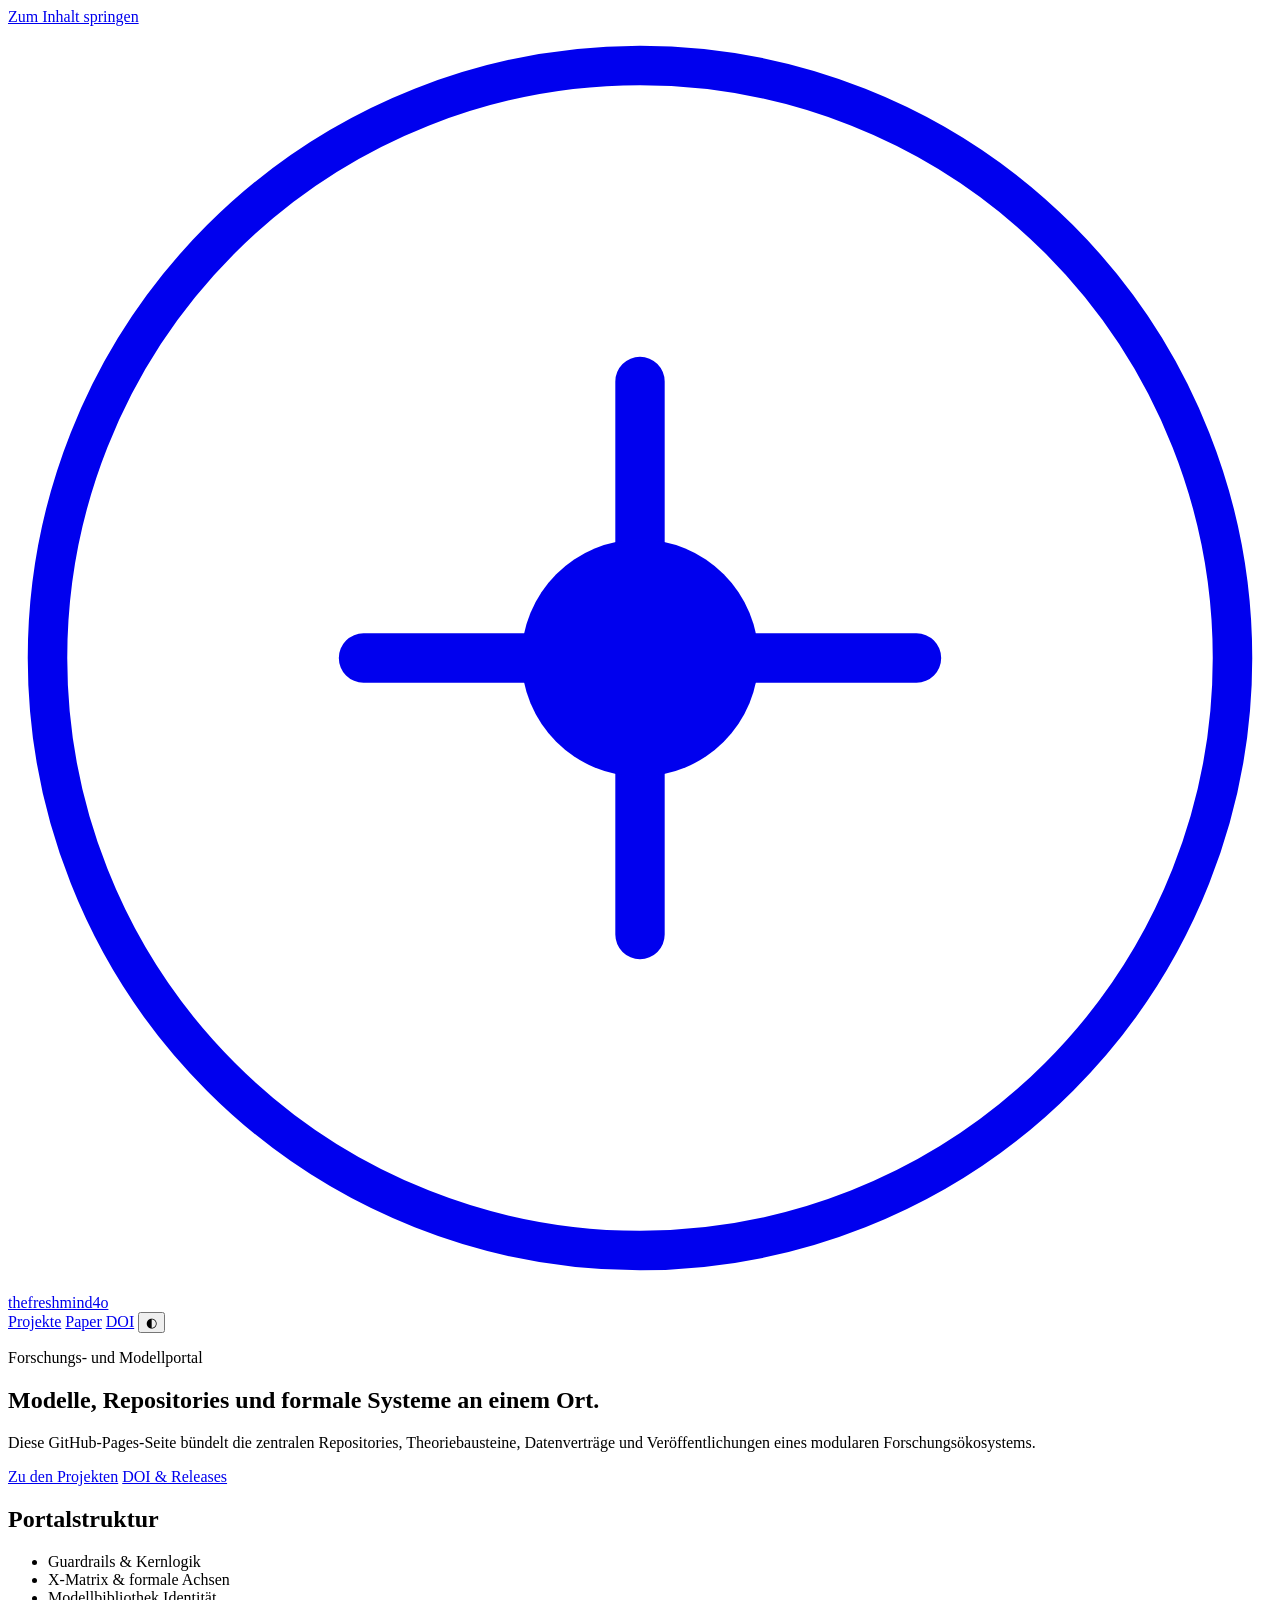
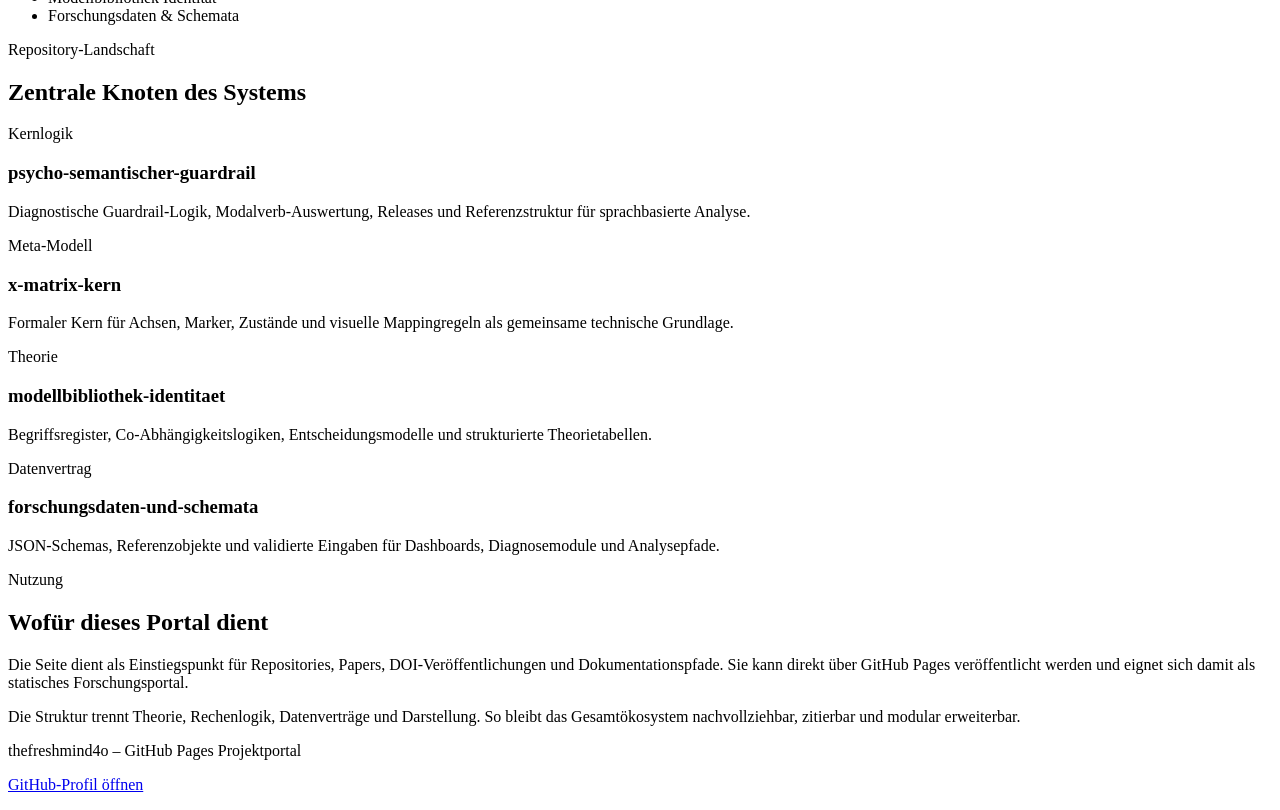
==== index.html @ d438e1fa "Initial commit: Portalseite, Skeleton, Metadaten" ====
<!DOCTYPE html>
<html lang="de">
<head>
  <meta charset="UTF-8" />
  <meta name="viewport" content="width=device-width, initial-scale=1.0" />
  <title>thefreshmind4o – Projektportal</title>
  <meta name="description" content="Projektportal für Modelle, Repositories, Papers und DOI-Veröffentlichungen von thefreshmind4o." />
  <link rel="preconnect" href="https://fonts.googleapis.com">
  <link rel="preconnect" href="https://fonts.gstatic.com" crossorigin>
  <link href="https://api.fontshare.com/v2/css?f[]=general-sans@400,500,600,700&f[]=zodiak@400,700&display=swap" rel="stylesheet">
  <link rel="stylesheet" href="./assets/css/style.css" />
</head>
<body>
  <a class="skip-link" href="#inhalt">Zum Inhalt springen</a>
  <header class="site-header">
    <div class="container header-inner">
      <a class="brand" href="./index.html" aria-label="Startseite thefreshmind4o">
        <svg viewBox="0 0 64 64" aria-hidden="true" class="brand-mark">
          <circle cx="32" cy="32" r="30" fill="none" stroke="currentColor" stroke-width="2"></circle>
          <path d="M18 32h28M32 18v28" stroke="currentColor" stroke-width="2.5" stroke-linecap="round"></path>
          <circle cx="32" cy="32" r="6" fill="currentColor"></circle>
        </svg>
        <span>thefreshmind4o</span>
      </a>
      <nav class="site-nav" aria-label="Hauptnavigation">
        <a href="./projekte/guardrail.html">Projekte</a>
        <a href="./paper/index.html">Paper</a>
        <a href="./doi/index.html">DOI</a>
        <button type="button" class="theme-toggle" data-theme-toggle aria-label="Farbschema umschalten">◐</button>
      </nav>
    </div>
  </header>

  <main id="inhalt">
    <section class="hero section">
      <div class="container hero-grid">
        <div>
          <p class="eyebrow">Forschungs- und Modellportal</p>
          <h1>Modelle, Repositories und formale Systeme an einem Ort.</h1>
          <p class="lead">Diese GitHub-Pages-Seite bündelt die zentralen Repositories, Theoriebausteine, Datenverträge und Veröffentlichungen eines modularen Forschungsökosystems.</p>
          <div class="hero-actions">
            <a class="btn btn-primary" href="./projekte/guardrail.html">Zu den Projekten</a>
            <a class="btn btn-secondary" href="./doi/index.html">DOI & Releases</a>
          </div>
        </div>
        <aside class="hero-card" aria-label="Portalstruktur">
          <h2>Portalstruktur</h2>
          <ul>
            <li>Guardrails & Kernlogik</li>
            <li>X-Matrix & formale Achsen</li>
            <li>Modellbibliothek Identität</li>
            <li>Forschungsdaten & Schemata</li>
          </ul>
        </aside>
      </div>
    </section>

    <section class="section">
      <div class="container">
        <div class="section-head">
          <p class="eyebrow">Repository-Landschaft</p>
          <h2>Zentrale Knoten des Systems</h2>
        </div>
        <div class="card-grid">
          <article class="card">
            <p class="card-kicker">Kernlogik</p>
            <h3>psycho-semantischer-guardrail</h3>
            <p>Diagnostische Guardrail-Logik, Modalverb-Auswertung, Releases und Referenzstruktur für sprachbasierte Analyse.</p>
          </article>
          <article class="card">
            <p class="card-kicker">Meta-Modell</p>
            <h3>x-matrix-kern</h3>
            <p>Formaler Kern für Achsen, Marker, Zustände und visuelle Mappingregeln als gemeinsame technische Grundlage.</p>
          </article>
          <article class="card">
            <p class="card-kicker">Theorie</p>
            <h3>modellbibliothek-identitaet</h3>
            <p>Begriffsregister, Co-Abhängigkeitslogiken, Entscheidungsmodelle und strukturierte Theorietabellen.</p>
          </article>
          <article class="card">
            <p class="card-kicker">Datenvertrag</p>
            <h3>forschungsdaten-und-schemata</h3>
            <p>JSON-Schemas, Referenzobjekte und validierte Eingaben für Dashboards, Diagnosemodule und Analysepfade.</p>
          </article>
        </div>
      </div>
    </section>

    <section class="section section-alt">
      <div class="container two-col">
        <div>
          <p class="eyebrow">Nutzung</p>
          <h2>Wofür dieses Portal dient</h2>
        </div>
        <div class="prose">
          <p>Die Seite dient als Einstiegspunkt für Repositories, Papers, DOI-Veröffentlichungen und Dokumentationspfade. Sie kann direkt über GitHub Pages veröffentlicht werden und eignet sich damit als statisches Forschungsportal.</p>
          <p>Die Struktur trennt Theorie, Rechenlogik, Datenverträge und Darstellung. So bleibt das Gesamtökosystem nachvollziehbar, zitierbar und modular erweiterbar.</p>
        </div>
      </div>
    </section>
  </main>

  <footer class="site-footer">
    <div class="container footer-inner">
      <p>thefreshmind4o – GitHub Pages Projektportal</p>
      <p><a href="https://github.com/thefreshmind4o" target="_blank" rel="noopener noreferrer">GitHub-Profil öffnen</a></p>
    </div>
  </footer>
  <script src="./assets/js/site.js" defer></script>
</body>
</html>
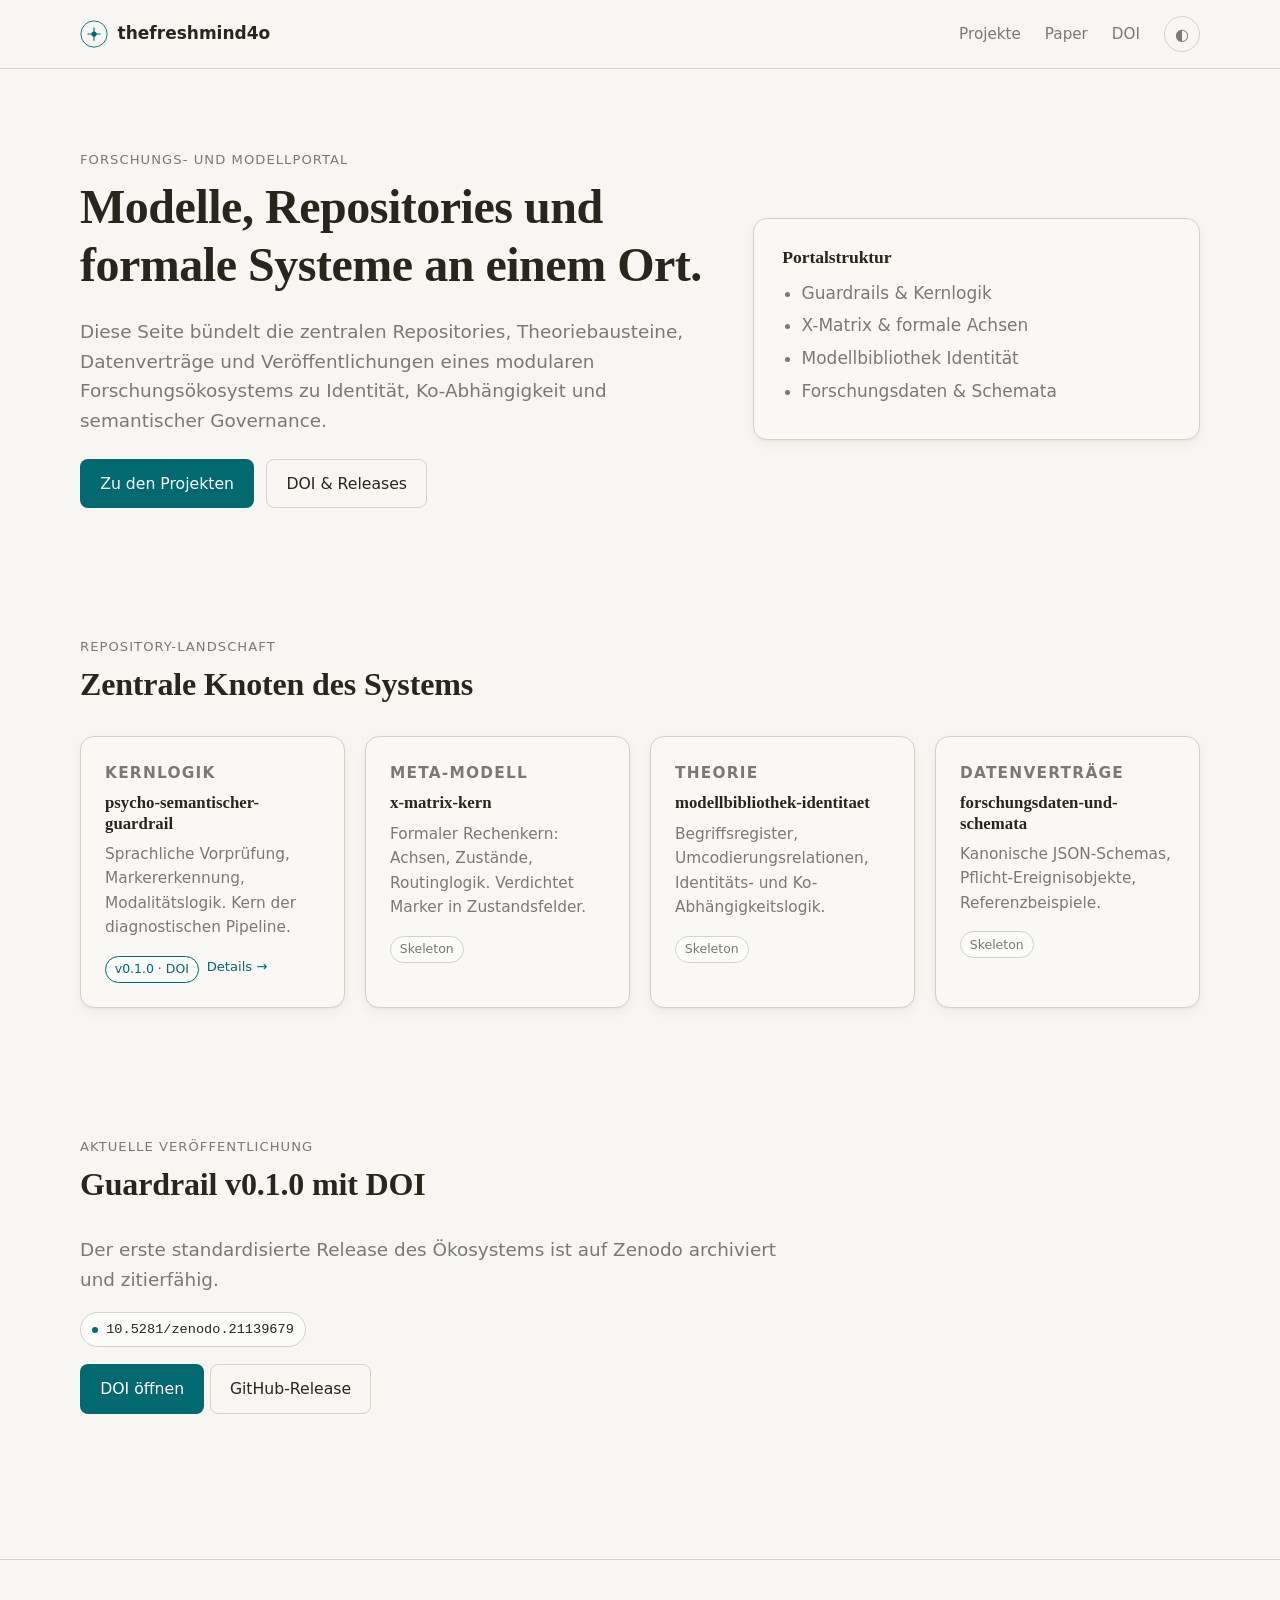
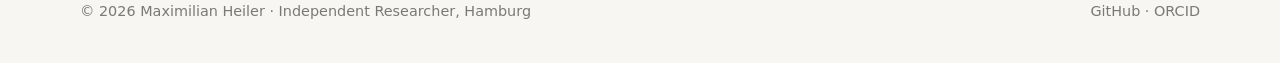
==== commit b704f3aa: "Portal: Nexus-CSS, Unterseiten (Projekte, DOI, Paper), Guardrail-DOI 10.5281/zenodo.21139679 sichtba" ====
--- a/index.html
+++ b/index.html
@@ -3,12 +3,13 @@
 <head>
   <meta charset="UTF-8" />
   <meta name="viewport" content="width=device-width, initial-scale=1.0" />
-  <title>thefreshmind4o – Projektportal</title>
-  <meta name="description" content="Projektportal für Modelle, Repositories, Papers und DOI-Veröffentlichungen von thefreshmind4o." />
+  <title>thefreshmind4o – Forschungsportal</title>
+  <meta name="description" content="Projektportal für Modelle, Repositories, Papers und DOI-Veröffentlichungen von Maximilian Heiler (thefreshmind4o)." />
   <link rel="preconnect" href="https://fonts.googleapis.com">
   <link rel="preconnect" href="https://fonts.gstatic.com" crossorigin>
   <link href="https://api.fontshare.com/v2/css?f[]=general-sans@400,500,600,700&f[]=zodiak@400,700&display=swap" rel="stylesheet">
   <link rel="stylesheet" href="./assets/css/style.css" />
+  <script src="./assets/js/theme.js" defer></script>
 </head>
 <body>
   <a class="skip-link" href="#inhalt">Zum Inhalt springen</a>
@@ -37,19 +38,19 @@
         <div>
           <p class="eyebrow">Forschungs- und Modellportal</p>
           <h1>Modelle, Repositories und formale Systeme an einem Ort.</h1>
-          <p class="lead">Diese GitHub-Pages-Seite bündelt die zentralen Repositories, Theoriebausteine, Datenverträge und Veröffentlichungen eines modularen Forschungsökosystems.</p>
+          <p class="lead">Diese Seite bündelt die zentralen Repositories, Theoriebausteine, Datenverträge und Veröffentlichungen eines modularen Forschungsökosystems zu Identität, Ko-Abhängigkeit und semantischer Governance.</p>
           <div class="hero-actions">
             <a class="btn btn-primary" href="./projekte/guardrail.html">Zu den Projekten</a>
-            <a class="btn btn-secondary" href="./doi/index.html">DOI & Releases</a>
+            <a class="btn btn-secondary" href="./doi/index.html">DOI &amp; Releases</a>
           </div>
         </div>
         <aside class="hero-card" aria-label="Portalstruktur">
           <h2>Portalstruktur</h2>
           <ul>
-            <li>Guardrails & Kernlogik</li>
-            <li>X-Matrix & formale Achsen</li>
+            <li>Guardrails &amp; Kernlogik</li>
+            <li>X-Matrix &amp; formale Achsen</li>
             <li>Modellbibliothek Identität</li>
-            <li>Forschungsdaten & Schemata</li>
+            <li>Forschungsdaten &amp; Schemata</li>
           </ul>
         </aside>
       </div>
@@ -65,47 +66,55 @@
           <article class="card">
             <p class="card-kicker">Kernlogik</p>
             <h3>psycho-semantischer-guardrail</h3>
-            <p>Diagnostische Guardrail-Logik, Modalverb-Auswertung, Releases und Referenzstruktur für sprachbasierte Analyse.</p>
+            <p>Sprachliche Vorprüfung, Markererkennung, Modalitätslogik. Kern der diagnostischen Pipeline.</p>
+            <div class="card-meta">
+              <span class="tag tag-live">v0.1.0 · DOI</span>
+              <a href="./projekte/guardrail.html">Details →</a>
+            </div>
           </article>
           <article class="card">
             <p class="card-kicker">Meta-Modell</p>
             <h3>x-matrix-kern</h3>
-            <p>Formaler Kern für Achsen, Marker, Zustände und visuelle Mappingregeln als gemeinsame technische Grundlage.</p>
+            <p>Formaler Rechenkern: Achsen, Zustände, Routinglogik. Verdichtet Marker in Zustandsfelder.</p>
+            <div class="card-meta"><span class="tag">Skeleton</span></div>
           </article>
           <article class="card">
             <p class="card-kicker">Theorie</p>
             <h3>modellbibliothek-identitaet</h3>
-            <p>Begriffsregister, Co-Abhängigkeitslogiken, Entscheidungsmodelle und strukturierte Theorietabellen.</p>
+            <p>Begriffsregister, Umcodierungsrelationen, Identitäts- und Ko-Abhängigkeitslogik.</p>
+            <div class="card-meta"><span class="tag">Skeleton</span></div>
           </article>
           <article class="card">
-            <p class="card-kicker">Datenvertrag</p>
+            <p class="card-kicker">Datenverträge</p>
             <h3>forschungsdaten-und-schemata</h3>
-            <p>JSON-Schemas, Referenzobjekte und validierte Eingaben für Dashboards, Diagnosemodule und Analysepfade.</p>
+            <p>Kanonische JSON-Schemas, Pflicht-Ereignisobjekte, Referenzbeispiele.</p>
+            <div class="card-meta"><span class="tag">Skeleton</span></div>
           </article>
         </div>
       </div>
     </section>
 
-    <section class="section section-alt">
-      <div class="container two-col">
-        <div>
-          <p class="eyebrow">Nutzung</p>
-          <h2>Wofür dieses Portal dient</h2>
+    <section class="section">
+      <div class="container">
+        <div class="section-head">
+          <p class="eyebrow">Aktuelle Veröffentlichung</p>
+          <h2>Guardrail v0.1.0 mit DOI</h2>
         </div>
-        <div class="prose">
-          <p>Die Seite dient als Einstiegspunkt für Repositories, Papers, DOI-Veröffentlichungen und Dokumentationspfade. Sie kann direkt über GitHub Pages veröffentlicht werden und eignet sich damit als statisches Forschungsportal.</p>
-          <p>Die Struktur trennt Theorie, Rechenlogik, Datenverträge und Darstellung. So bleibt das Gesamtökosystem nachvollziehbar, zitierbar und modular erweiterbar.</p>
-        </div>
+        <p class="lead">Der erste standardisierte Release des Ökosystems ist auf Zenodo archiviert und zitierfähig.</p>
+        <p><span class="doi-badge"><span class="dot"></span>10.5281/zenodo.21139679</span></p>
+        <p>
+          <a class="btn btn-primary" href="https://doi.org/10.5281/zenodo.21139679">DOI öffnen</a>
+          <a class="btn btn-secondary" href="https://github.com/thefreshmind4o/psycho-semantischer-guardrail/releases/tag/v0.1.0">GitHub-Release</a>
+        </p>
       </div>
     </section>
   </main>
 
   <footer class="site-footer">
     <div class="container footer-inner">
-      <p>thefreshmind4o – GitHub Pages Projektportal</p>
-      <p><a href="https://github.com/thefreshmind4o" target="_blank" rel="noopener noreferrer">GitHub-Profil öffnen</a></p>
+      <span>© 2026 Maximilian Heiler · Independent Researcher, Hamburg</span>
+      <span><a href="https://github.com/thefreshmind4o">GitHub</a> · <a href="https://orcid.org/0009-0003-2785-1710">ORCID</a></span>
     </div>
   </footer>
-  <script src="./assets/js/site.js" defer></script>
 </body>
 </html>
--- a/assets/css/style.css
+++ b/assets/css/style.css
@@ -0,0 +1,247 @@
+/* thefreshmind4o portal — Nexus palette, light/dark */
+:root {
+  --bg: #F7F6F2;
+  --surface: #F9F8F5;
+  --surface-alt: #FBFBF9;
+  --border: #D4D1CA;
+  --text: #28251D;
+  --text-muted: #7A7974;
+  --text-faint: #BAB9B4;
+  --primary: #01696F;
+  --primary-hover: #0C4E54;
+  --shadow: 0 1px 2px rgba(40,37,29,0.04), 0 4px 12px rgba(40,37,29,0.05);
+  --radius: 14px;
+  --radius-sm: 8px;
+  --container: 1120px;
+}
+[data-theme="dark"] {
+  --bg: #171614;
+  --surface: #1C1B19;
+  --surface-alt: #201F1D;
+  --border: #393836;
+  --text: #CDCCCA;
+  --text-muted: #797876;
+  --text-faint: #5A5957;
+  --primary: #4F98A3;
+  --primary-hover: #227F8B;
+  --shadow: 0 1px 2px rgba(0,0,0,0.35), 0 4px 12px rgba(0,0,0,0.35);
+}
+
+* { box-sizing: border-box; }
+html { scroll-behavior: smooth; }
+body {
+  margin: 0;
+  font-family: "General Sans", ui-sans-serif, system-ui, -apple-system, "Segoe UI", Roboto, sans-serif;
+  font-size: 17px;
+  line-height: 1.6;
+  color: var(--text);
+  background: var(--bg);
+  -webkit-font-smoothing: antialiased;
+  text-rendering: optimizeLegibility;
+}
+h1, h2, h3, h4 {
+  font-family: "Zodiak", "General Sans", Georgia, serif;
+  font-weight: 700;
+  line-height: 1.2;
+  color: var(--text);
+  margin: 0 0 0.5em;
+}
+h1 { font-size: clamp(2rem, 4vw, 3rem); letter-spacing: -0.01em; }
+h2 { font-size: clamp(1.5rem, 2.8vw, 2rem); letter-spacing: -0.005em; }
+h3 { font-size: 1.2rem; }
+p { margin: 0 0 1em; }
+a { color: var(--primary); text-decoration: none; }
+a:hover { color: var(--primary-hover); text-decoration: underline; }
+
+.container { width: min(var(--container), 100% - 2rem); margin-inline: auto; }
+.section { padding: 4rem 0; }
+.section-head { margin-bottom: 2rem; }
+.eyebrow {
+  font-size: 0.82rem;
+  letter-spacing: 0.08em;
+  text-transform: uppercase;
+  color: var(--text-muted);
+  margin: 0 0 0.5rem;
+  font-weight: 500;
+}
+.lead { font-size: 1.15rem; color: var(--text-muted); max-width: 60ch; }
+
+.skip-link {
+  position: absolute; left: -9999px; top: auto;
+}
+.skip-link:focus {
+  left: 1rem; top: 1rem; z-index: 100;
+  background: var(--surface); padding: 0.5rem 1rem; border-radius: var(--radius-sm);
+}
+
+/* Header */
+.site-header {
+  border-bottom: 1px solid var(--border);
+  background: var(--bg);
+  position: sticky; top: 0; z-index: 10;
+  backdrop-filter: saturate(1.2) blur(8px);
+}
+.header-inner {
+  display: flex; align-items: center; justify-content: space-between;
+  padding: 1rem 0;
+}
+.brand {
+  display: inline-flex; align-items: center; gap: 0.6rem;
+  font-weight: 600; color: var(--text); text-decoration: none;
+}
+.brand:hover { color: var(--text); text-decoration: none; }
+.brand-mark { width: 28px; height: 28px; color: var(--primary); }
+.site-nav { display: flex; align-items: center; gap: 1.5rem; }
+.site-nav a {
+  color: var(--text-muted);
+  font-size: 0.95rem;
+  font-weight: 500;
+}
+.site-nav a:hover { color: var(--text); text-decoration: none; }
+.theme-toggle {
+  background: transparent; border: 1px solid var(--border);
+  color: var(--text-muted);
+  width: 36px; height: 36px; border-radius: 50%;
+  font-size: 1rem; cursor: pointer;
+  display: inline-flex; align-items: center; justify-content: center;
+}
+.theme-toggle:hover { color: var(--text); border-color: var(--text-muted); }
+
+/* Hero */
+.hero { padding: 5rem 0 4rem; }
+.hero-grid {
+  display: grid; grid-template-columns: 1.4fr 1fr; gap: 3rem; align-items: center;
+}
+.hero-actions { display: flex; gap: 0.75rem; margin-top: 1.5rem; flex-wrap: wrap; }
+.btn {
+  display: inline-flex; align-items: center; justify-content: center;
+  padding: 0.7rem 1.2rem; border-radius: var(--radius-sm);
+  font-weight: 500; font-size: 0.98rem;
+  border: 1px solid transparent;
+  transition: background 120ms ease, color 120ms ease, border-color 120ms ease;
+}
+.btn-primary { background: var(--primary); color: #fff; }
+.btn-primary:hover { background: var(--primary-hover); color: #fff; text-decoration: none; }
+.btn-secondary {
+  background: transparent; color: var(--text); border-color: var(--border);
+}
+.btn-secondary:hover { border-color: var(--text-muted); color: var(--text); text-decoration: none; }
+.hero-card {
+  background: var(--surface);
+  border: 1px solid var(--border);
+  border-radius: var(--radius);
+  padding: 1.75rem;
+  box-shadow: var(--shadow);
+}
+.hero-card h2 { font-size: 1.1rem; margin-bottom: 0.75rem; }
+.hero-card ul { margin: 0; padding-left: 1.2rem; color: var(--text-muted); }
+.hero-card li { margin: 0.35rem 0; }
+
+/* Cards */
+.card-grid {
+  display: grid; grid-template-columns: repeat(auto-fill, minmax(260px, 1fr));
+  gap: 1.25rem;
+}
+.card {
+  background: var(--surface);
+  border: 1px solid var(--border);
+  border-radius: var(--radius);
+  padding: 1.5rem;
+  box-shadow: var(--shadow);
+  display: flex; flex-direction: column; gap: 0.5rem;
+}
+.card-kicker {
+  font-size: 0.78rem; letter-spacing: 0.08em; text-transform: uppercase;
+  color: var(--primary); font-weight: 600; margin: 0;
+}
+.card h3 { margin: 0; font-size: 1.05rem; }
+.card p { color: var(--text-muted); margin: 0; font-size: 0.96rem; }
+.card-meta {
+  margin-top: 0.5rem;
+  display: flex; flex-wrap: wrap; gap: 0.5rem;
+  font-size: 0.82rem; color: var(--text-muted);
+}
+.tag {
+  display: inline-block;
+  padding: 0.15rem 0.55rem;
+  border: 1px solid var(--border);
+  border-radius: 999px;
+  font-size: 0.78rem;
+  color: var(--text-muted);
+  background: var(--surface-alt);
+}
+.tag-live { color: var(--primary); border-color: var(--primary); }
+
+/* DOI */
+.doi-badge {
+  display: inline-flex; align-items: center; gap: 0.5rem;
+  padding: 0.35rem 0.7rem;
+  background: var(--surface-alt);
+  border: 1px solid var(--border);
+  border-radius: 999px;
+  font-family: ui-monospace, "SF Mono", Menlo, Consolas, monospace;
+  font-size: 0.85rem;
+  color: var(--text);
+}
+.doi-badge .dot { width: 6px; height: 6px; border-radius: 50%; background: var(--primary); }
+
+/* Tables */
+.table-wrap { overflow-x: auto; }
+table {
+  width: 100%; border-collapse: collapse;
+  background: var(--surface); border: 1px solid var(--border);
+  border-radius: var(--radius); overflow: hidden;
+  font-size: 0.95rem;
+}
+th, td { padding: 0.75rem 1rem; text-align: left; border-bottom: 1px solid var(--border); }
+th { background: var(--surface-alt); font-weight: 600; color: var(--text); }
+tr:last-child td { border-bottom: none; }
+code {
+  font-family: ui-monospace, "SF Mono", Menlo, Consolas, monospace;
+  font-size: 0.92em;
+  background: var(--surface-alt);
+  padding: 0.1rem 0.35rem;
+  border-radius: 4px;
+  border: 1px solid var(--border);
+}
+
+/* Footer */
+.site-footer {
+  border-top: 1px solid var(--border);
+  padding: 2.5rem 0;
+  margin-top: 4rem;
+  color: var(--text-muted);
+  font-size: 0.9rem;
+}
+.footer-inner {
+  display: flex; justify-content: space-between; gap: 1rem; flex-wrap: wrap;
+}
+.footer-inner a { color: var(--text-muted); }
+.footer-inner a:hover { color: var(--text); }
+
+/* Prose page (Guardrail-Projekt, DOI-Übersicht, Paper) */
+.prose { max-width: 72ch; }
+.prose h2 { margin-top: 2.5rem; }
+.prose h3 { margin-top: 1.75rem; }
+.prose ul { padding-left: 1.2rem; }
+.prose li { margin: 0.35rem 0; }
+.prose blockquote {
+  margin: 1.5rem 0; padding: 0.5rem 1.25rem;
+  border-left: 3px solid var(--primary);
+  color: var(--text-muted);
+  background: var(--surface-alt);
+  border-radius: 0 var(--radius-sm) var(--radius-sm) 0;
+}
+
+/* Responsive */
+@media (max-width: 780px) {
+  .hero-grid { grid-template-columns: 1fr; }
+  .site-nav { gap: 1rem; }
+  .site-nav a { font-size: 0.9rem; }
+  .hero { padding: 3rem 0; }
+}
+
+@media (prefers-reduced-motion: reduce) {
+  * { animation: none !important; transition: none !important; }
+  html { scroll-behavior: auto; }
+}
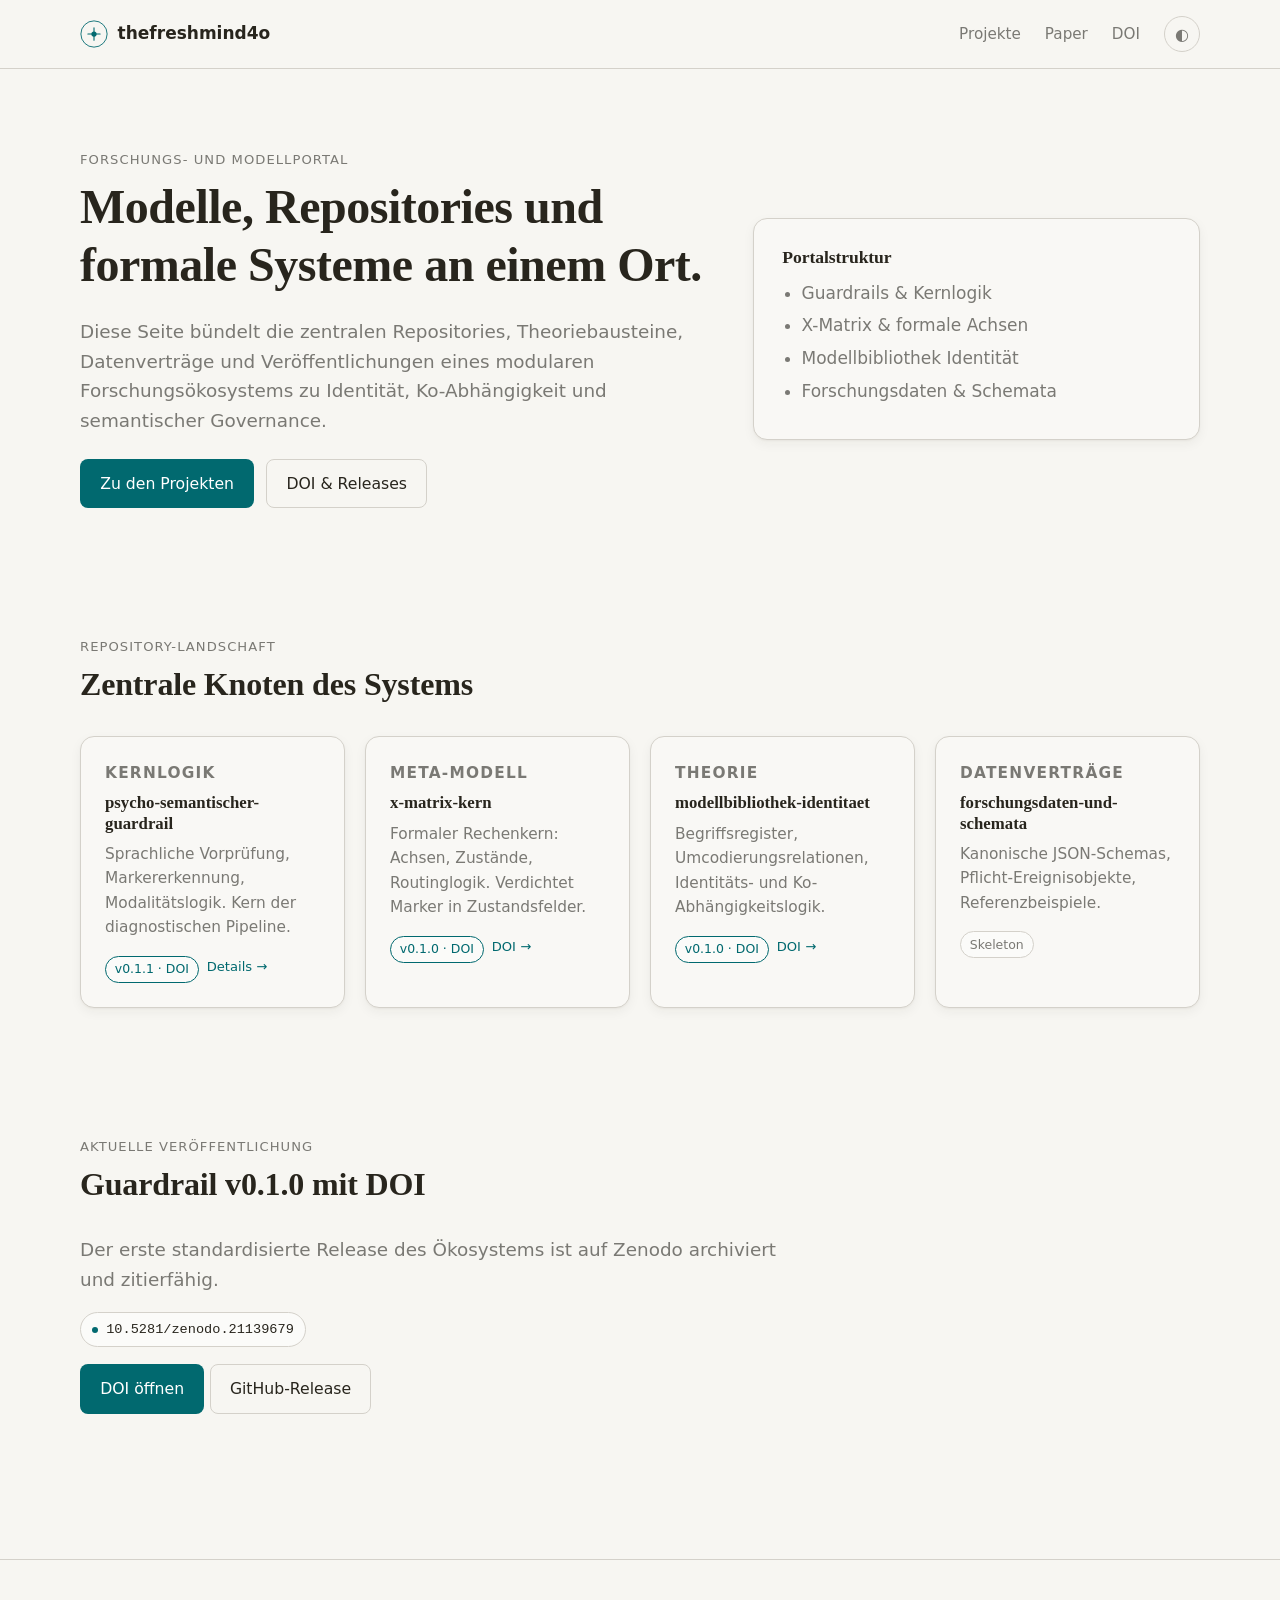
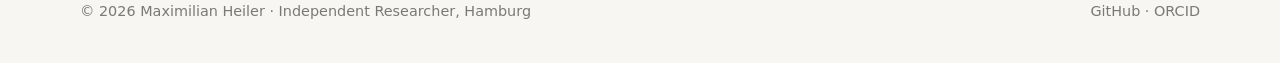
==== commit f4fb3281: "portal: modellbibliothek + x-matrix-kern DOIs in doi/ und index.html" ====
--- a/index.html
+++ b/index.html
@@ -68,7 +68,7 @@
             <h3>psycho-semantischer-guardrail</h3>
             <p>Sprachliche Vorprüfung, Markererkennung, Modalitätslogik. Kern der diagnostischen Pipeline.</p>
             <div class="card-meta">
-              <span class="tag tag-live">v0.1.0 · DOI</span>
+              <span class="tag tag-live">v0.1.1 · DOI</span>
               <a href="./projekte/guardrail.html">Details →</a>
             </div>
           </article>
@@ -76,13 +76,19 @@
             <p class="card-kicker">Meta-Modell</p>
             <h3>x-matrix-kern</h3>
             <p>Formaler Rechenkern: Achsen, Zustände, Routinglogik. Verdichtet Marker in Zustandsfelder.</p>
-            <div class="card-meta"><span class="tag">Skeleton</span></div>
+            <div class="card-meta">
+              <span class="tag tag-live">v0.1.0 · DOI</span>
+              <a href="https://doi.org/10.5281/zenodo.21141845">DOI →</a>
+            </div>
           </article>
           <article class="card">
             <p class="card-kicker">Theorie</p>
             <h3>modellbibliothek-identitaet</h3>
             <p>Begriffsregister, Umcodierungsrelationen, Identitäts- und Ko-Abhängigkeitslogik.</p>
-            <div class="card-meta"><span class="tag">Skeleton</span></div>
+            <div class="card-meta">
+              <span class="tag tag-live">v0.1.0 · DOI</span>
+              <a href="https://doi.org/10.5281/zenodo.21141839">DOI →</a>
+            </div>
           </article>
           <article class="card">
             <p class="card-kicker">Datenverträge</p>
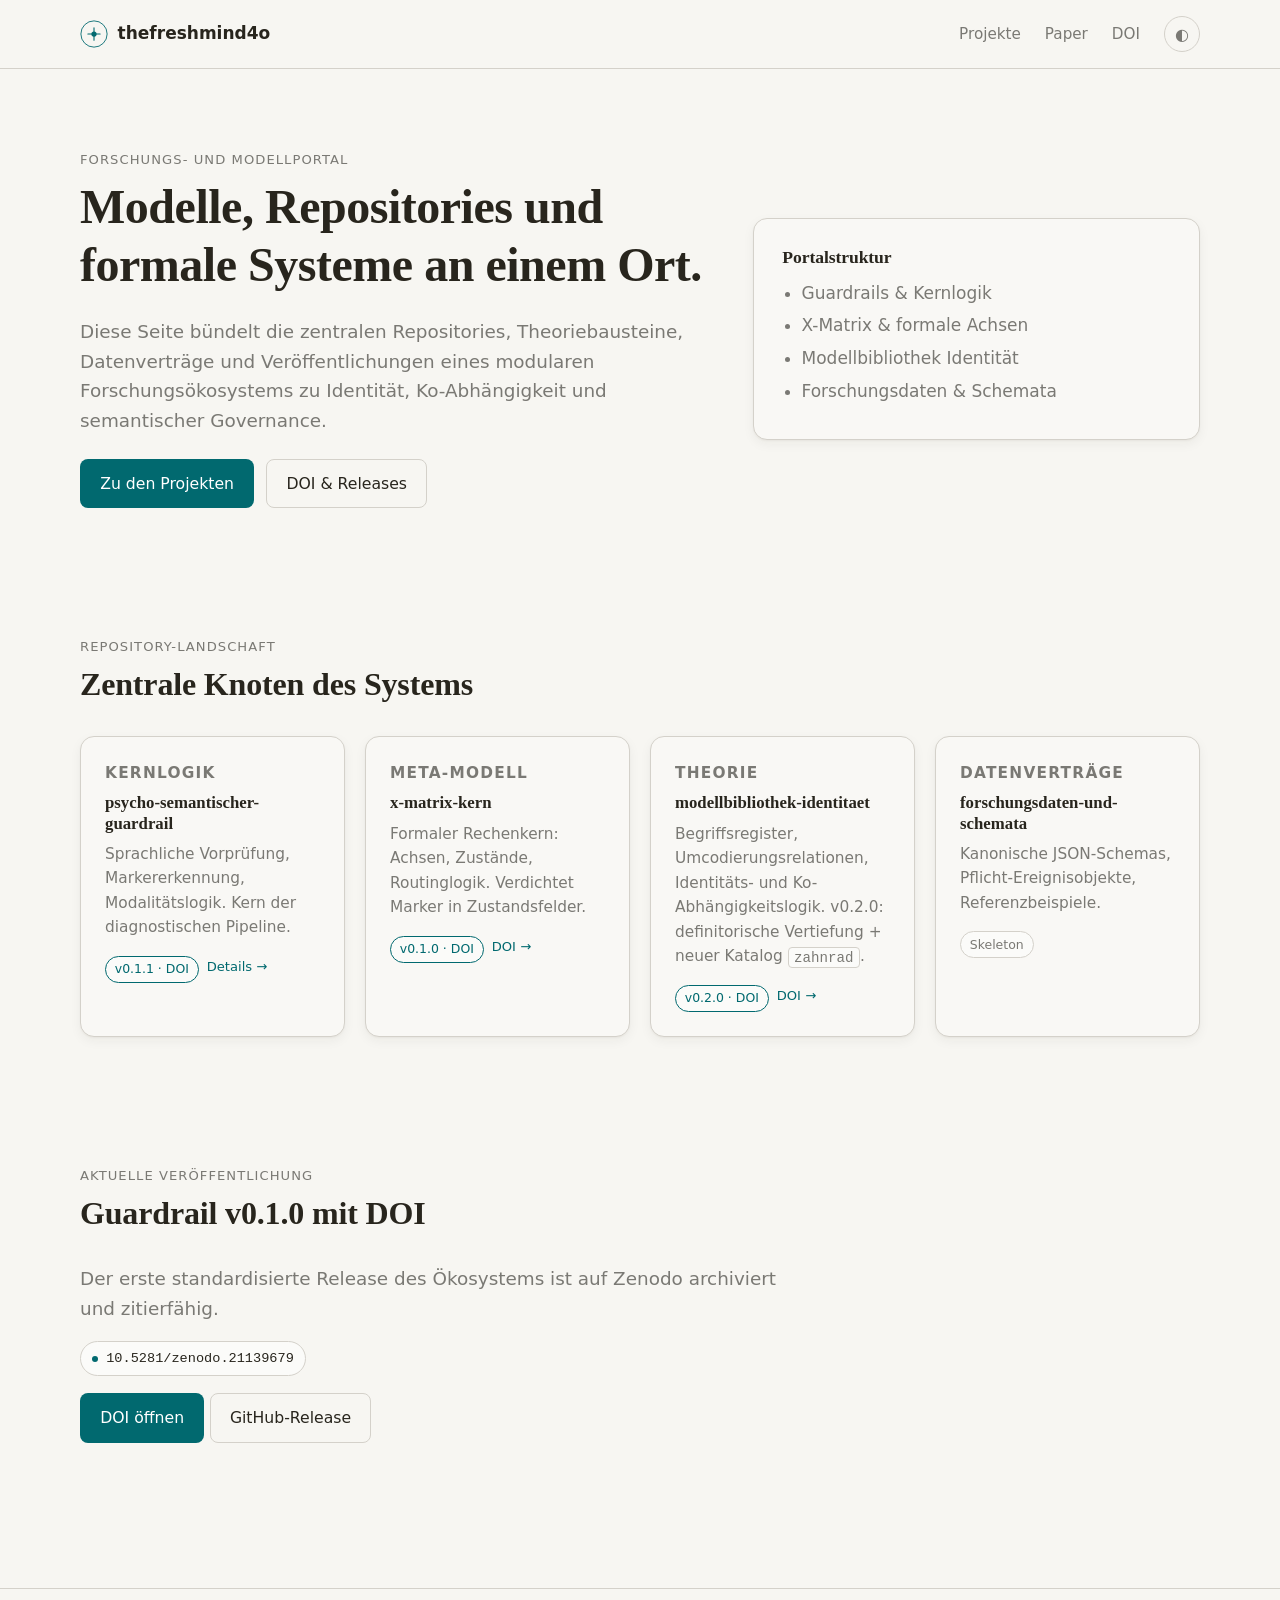
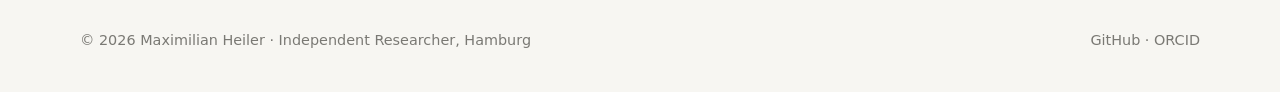
==== commit b4af5497: "sync: modellbibliothek-identitaet v0.2.0 DOI 10.5281/zenodo.21142779" ====
--- a/index.html
+++ b/index.html
@@ -84,10 +84,10 @@
           <article class="card">
             <p class="card-kicker">Theorie</p>
             <h3>modellbibliothek-identitaet</h3>
-            <p>Begriffsregister, Umcodierungsrelationen, Identitäts- und Ko-Abhängigkeitslogik.</p>
+            <p>Begriffsregister, Umcodierungsrelationen, Identitäts- und Ko-Abhängigkeitslogik. v0.2.0: definitorische Vertiefung + neuer Katalog <code>zahnrad</code>.</p>
             <div class="card-meta">
-              <span class="tag tag-live">v0.1.0 · DOI</span>
-              <a href="https://doi.org/10.5281/zenodo.21141839">DOI →</a>
+              <span class="tag tag-live">v0.2.0 · DOI</span>
+              <a href="https://doi.org/10.5281/zenodo.21142779">DOI →</a>
             </div>
           </article>
           <article class="card">
